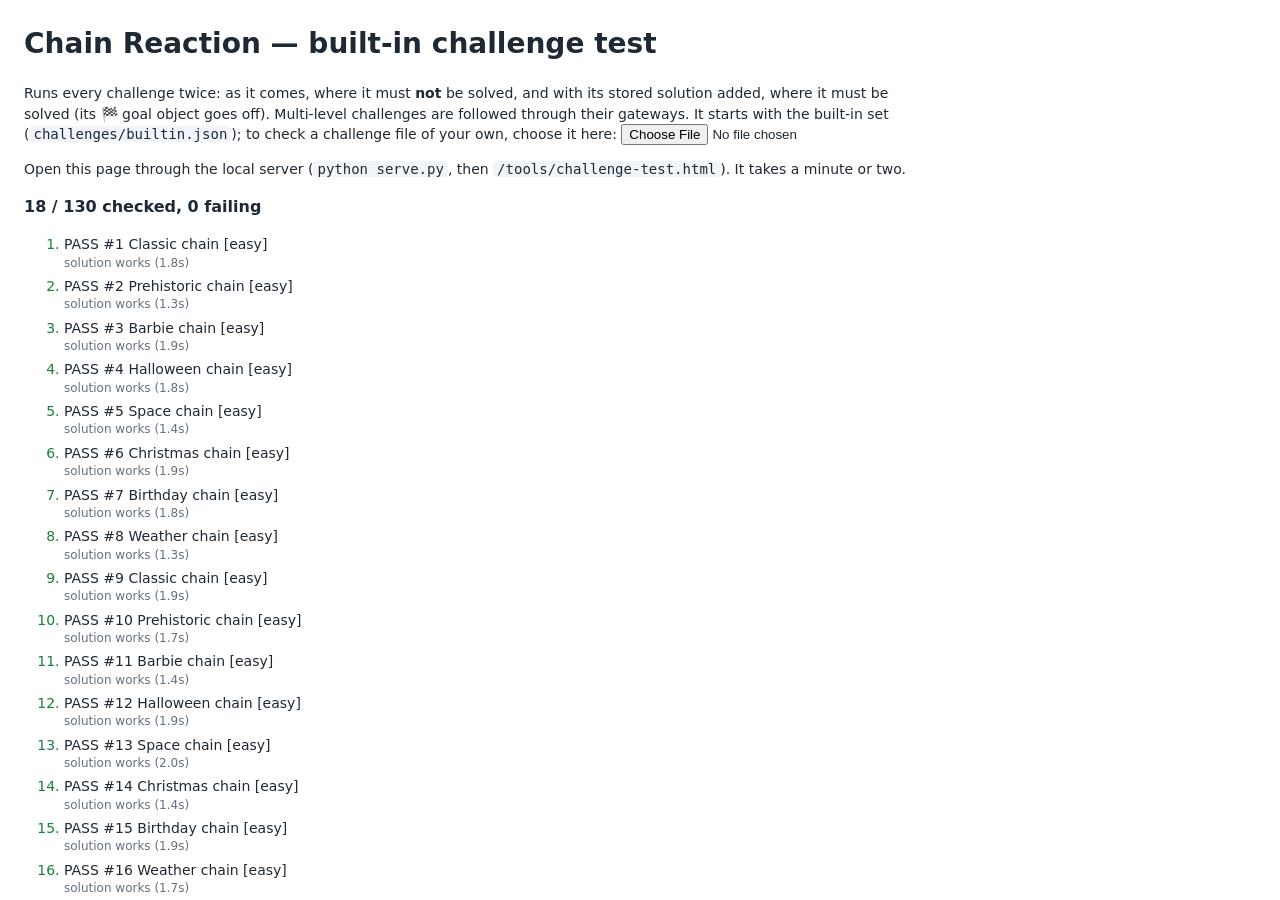
==== tools/challenge-test.html @ c376022d "Chain Reaction Workbench v1.21 New objects: gateway, slinky, stairway, buttons, countdown, text bloc" ====
<!doctype html>
<html lang="en">
<head>
  <meta charset="utf-8">
  <meta name="viewport" content="width=device-width, initial-scale=1">
  <meta http-equiv="Content-Security-Policy" content="default-src 'self'; script-src 'self'; style-src 'self'; img-src 'self'; connect-src 'none'; object-src 'none'; base-uri 'self'; form-action 'none'">
  <base href="../"><!-- paths resolve from the project root, like in index.html -->
  <title>Chain Reaction challenge test</title>
  <link rel="stylesheet" href="tools/safety-test.css">
</head>
<body>
  <h1>Chain Reaction — built-in challenge test</h1>
  <p>Runs every challenge twice: as it comes, where it must <b>not</b> be solved, and with its stored solution added,
    where it must be solved (its 🏁 goal object goes off). Multi-level challenges are followed through their gateways.
    It starts with the built-in set (<code>challenges/builtin.json</code>); to check a challenge file of your own, choose
    it here: <input type="file" id="setFile" accept=".json,application/json"></p>
  <p>Open this page through the local server (<code>python serve.py</code>, then <code>/tools/challenge-test.html</code>).
    It takes a minute or two.</p>
  <p id="summary">Running…</p>
  <ol id="results"></ol>
  <script src="js/version.js"></script>
  <script src="lib/matter.min.js"></script>
  <script src="js/objects.js"></script>
  <script src="js/objects-more.js"></script>
  <script src="js/objects-extra.js"></script>
  <script src="js/objects-themes.js"></script>
  <script src="js/objects-weather.js"></script>
  <script src="js/objects-prehistoric.js"></script>
  <script src="js/objects-barbie.js"></script>
  <script src="js/objects-construction.js"></script>
  <script src="js/sim.js"></script>
  <script src="js/examples.js"></script>
  <script src="js/challenges-data.js"></script>
  <script src="js/safety.js"></script>
  <script src="tools/challenge-test.js"></script>
</body>
</html>
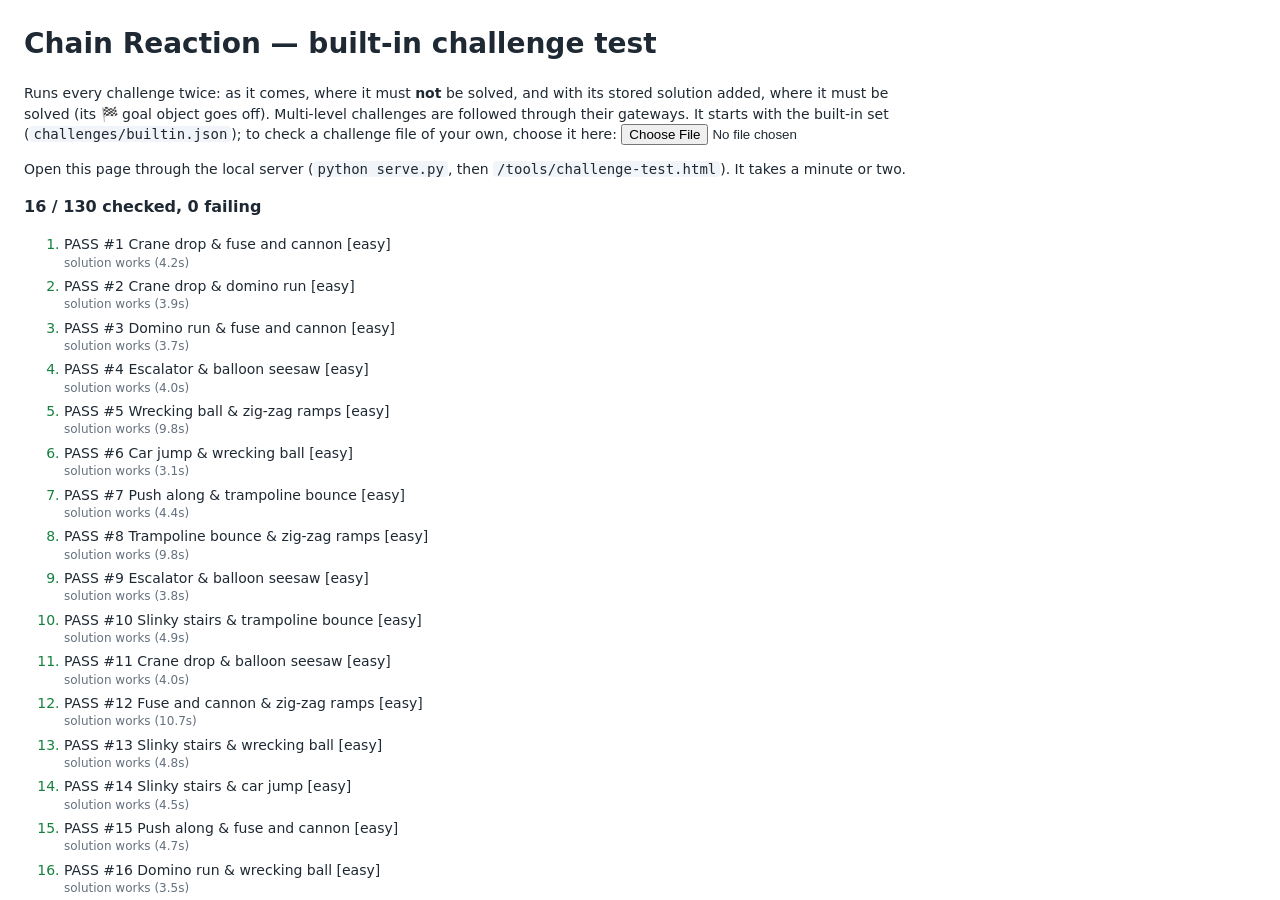
==== commit 439e7d2b: "Chain Reaction Workbench v1.22: varied built-in challenges Rebuild the 130 built-in challenges from " ====
--- a/tools/challenge-test.html
+++ b/tools/challenge-test.html
@@ -32,6 +32,7 @@
   <script src="js/examples.js"></script>
   <script src="js/challenges-data.js"></script>
   <script src="js/safety.js"></script>
+  <script src="tools/challenge-segments.js"></script>
   <script src="tools/challenge-test.js"></script>
 </body>
 </html>
